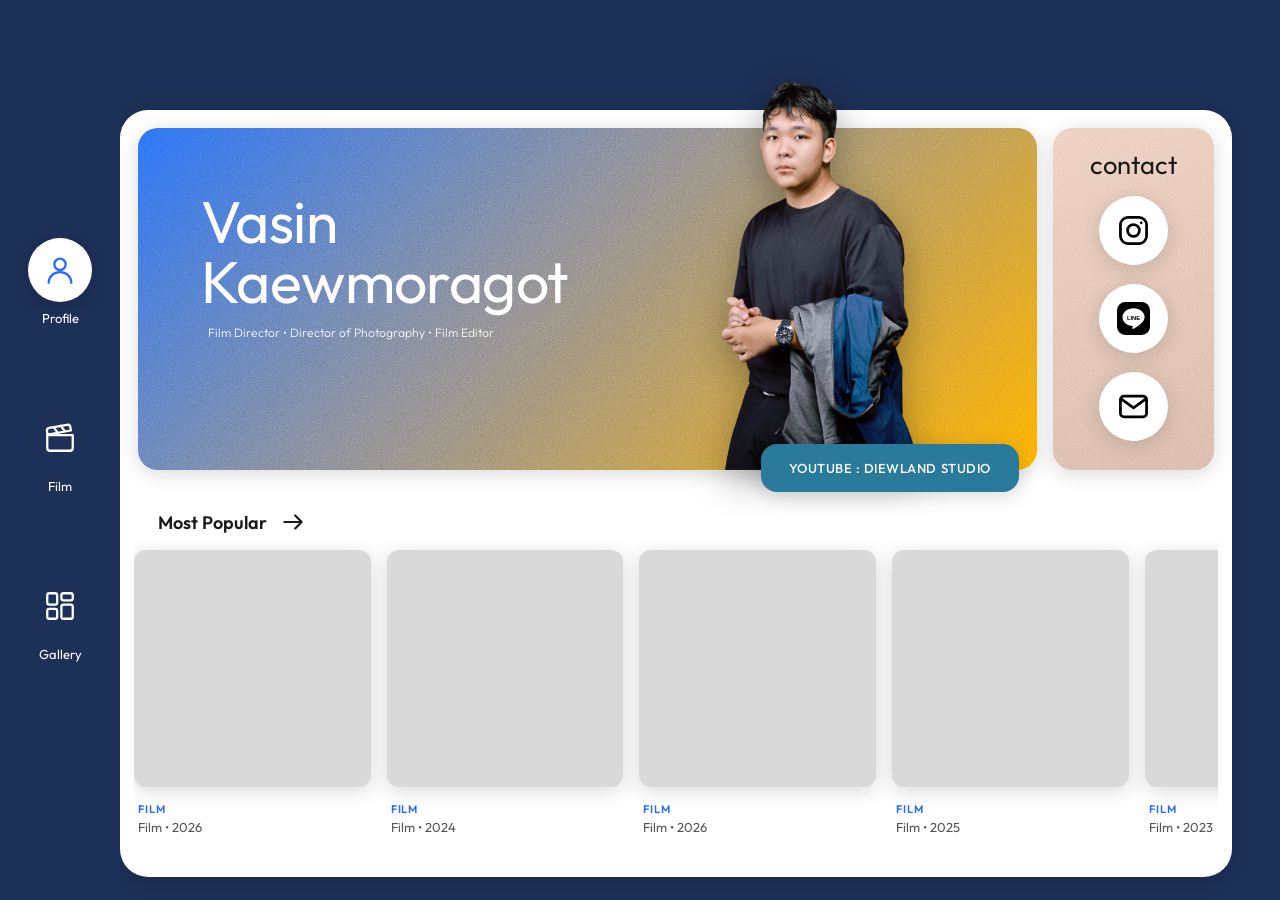
==== site/index.html @ 0c1d0cf8 "Reorganize project: site/, api/, design/ folders - site/: everything deployed (html, css/, js/, asse" ====
<!DOCTYPE html>
<html lang="th">
<head>
  <meta charset="UTF-8" />
  <meta name="viewport" content="width=device-width, initial-scale=1.0" />
  <title>Vasin Kaewmoragot — Portfolio</title>
  <meta name="description" content="Vasin Kaewmoragot — Film Director, Director of Photography, Film Editor" />
  <link rel="preconnect" href="https://fonts.googleapis.com" />
  <link rel="preconnect" href="https://fonts.gstatic.com" crossorigin />
  <link href="https://fonts.googleapis.com/css2?family=Outfit:wght@300;400;500;600;700&display=swap" rel="stylesheet" />
  <link rel="stylesheet" href="css/style.css" />
</head>
<body>

  <!-- ============ NAVIGATION ============ -->
  <nav class="nav" aria-label="Main navigation">
    <ul class="nav__list">
      <li>
        <a href="#profile" class="nav__item is-active" data-target="profile" aria-current="page">
          <span class="nav__icon">
            <svg viewBox="0 0 24 24" fill="none" stroke="currentColor" stroke-width="1.6" stroke-linecap="round" stroke-linejoin="round" aria-hidden="true">
              <circle cx="12" cy="8" r="4" />
              <path d="M4 21c0-4.4 3.6-7.5 8-7.5s8 3.1 8 7.5" />
            </svg>
          </span>
          <span class="nav__label">Profile</span>
        </a>
      </li>
      <li>
        <a href="#film" class="nav__item" data-target="film">
          <span class="nav__icon">
            <svg viewBox="0 0 24 24" fill="none" stroke="currentColor" stroke-width="1.6" stroke-linecap="round" stroke-linejoin="round" aria-hidden="true">
              <path d="M3 10h18v9a2 2 0 0 1-2 2H5a2 2 0 0 1-2-2v-9Z" />
              <path d="m3.2 9.6-.4-2.4a2 2 0 0 1 1.6-2.3L17 2.7a2 2 0 0 1 2.3 1.6l.4 2.4L3.2 9.6Z" />
              <path d="m7.5 4.3 2.6 3.6M12.6 3.4l2.6 3.6" />
            </svg>
          </span>
          <span class="nav__label">Film</span>
        </a>
      </li>
      <li>
        <a href="#gallery" class="nav__item" data-target="gallery">
          <span class="nav__icon">
            <svg viewBox="0 0 24 24" fill="none" stroke="currentColor" stroke-width="1.6" stroke-linejoin="round" aria-hidden="true">
              <rect x="3" y="3" width="7" height="8" rx="1.5" />
              <rect x="13" y="3" width="8" height="5" rx="1.5" />
              <rect x="3" y="14" width="7" height="7" rx="1.5" />
              <rect x="13" y="11" width="8" height="10" rx="1.5" />
            </svg>
          </span>
          <span class="nav__label">Gallery</span>
        </a>
      </li>
    </ul>
  </nav>

  <!-- ============ STAGE (Flashcard sections) ============ -->
  <main class="stage">

    <!-- ---------- SECTION 1: PROFILE ---------- -->
    <section id="profile" class="page page--profile is-active" aria-label="Profile">
      <div class="page__card">
        <div class="profile__top">
          <div class="profile__hero">
            <div class="banner noise">
              <div class="banner__text">
                <h1 class="banner__name">Vasin<br />Kaewmoragot</h1>
                <p class="banner__roles">Film Director • Director of Photography • Film Editor</p>
              </div>
            </div>

            <!-- รูปโปรไฟล์ (PNG พื้นหลังโปร่งใส) — วางไฟล์จริงที่ assets/images/profile.png -->
            <figure class="profile__photo">
              <img src="assets/images/profile.png" alt="Vasin Kaewmoragot" data-fallback />
            </figure>
            <a href="https://www.youtube.com/@DIEWLAND_STUDIO" class="btn btn--profile" target="_blank" rel="noopener">YOUTUBE : DIEWLAND STUDIO</a>
          </div>

          <aside class="contact noise">
            <h2 class="contact__title">contact</h2>
            <ul class="contact__list">
              <li>
                <a class="contact__item" aria-label="Instagram: v.k_dl" title="Instagram: v.k_dl" href="https://www.instagram.com/v.k_dl" target="_blank" rel="noopener">
                  <span class="contact__icon"><img src="assets/icons/instagram.svg" alt="Instagram" /></span>
                </a>
              </li>
              <li>
                <a class="contact__item" aria-label="LINE: diewlandstudio" title="LINE: diewlandstudio" href="https://line.me/ti/p/~diewlandstudio" target="_blank" rel="noopener">
                  <span class="contact__icon"><img src="assets/icons/line.svg" alt="LINE" /></span>
                </a>
              </li>
              <li>
                <a class="contact__item" aria-label="Email: vasink2006@gmail.com" title="vasink2006@gmail.com" href="mailto:vasink2006@gmail.com">
                  <span class="contact__icon"><img src="assets/icons/mail.svg" alt="Email" /></span>
                </a>
              </li>
            </ul>
          </aside>
        </div>

        <!-- Recommend — แก้ไขได้ที่หน้า admin (แท็บ Recommend) -->
        <section class="recommend" id="recommend" aria-labelledby="recHeading" hidden>
          <div class="row-head"><h3 id="recHeading">Recommend</h3></div>
          <div class="rec-list" id="recList"></div>
        </section>

        <template id="recCardTemplate">
          <article class="rec-card">
            <button class="rec-card__media ph" data-el="media" type="button">
              <img data-el="img" alt="" />
              <span class="rec-card__play" data-el="play" aria-hidden="true">
                <svg viewBox="0 0 24 24"><path d="M8 5v14l11-7L8 5Z" fill="currentColor" /></svg>
              </span>
              <span class="card__count" data-el="count" hidden></span>
            </button>
            <div class="rec-card__body">
              <span class="card__tag" data-el="tag"></span>
              <h4 class="rec-card__title" data-el="title"></h4>
              <time class="rec-card__date" data-el="date"></time>
              <p class="rec-card__desc" data-el="desc"></p>
              <button class="btn btn--watch rec-card__btn" data-el="watch" type="button">
                <svg viewBox="0 0 24 24" fill="none" stroke="currentColor" stroke-width="2" aria-hidden="true">
                  <circle cx="12" cy="12" r="10" /><path d="M10 8.5v7l6-3.5-6-3.5Z" fill="currentColor" />
                </svg>
                WATCH NOW!
              </button>
              <button class="btn btn--rec" data-el="album" type="button"></button>
            </div>
          </article>
        </template>

        <div class="row-head">
          <h3>Most Popular</h3>
          <button class="row-head__shuffle" id="shuffleBtn" type="button" aria-label="Shuffle most popular">
            <svg viewBox="0 0 24 24" fill="none" stroke="currentColor" stroke-width="2" stroke-linecap="round" stroke-linejoin="round" aria-hidden="true"><path d="M4 12h16M14 6l6 6-6 6" /></svg>
          </button>
        </div>
        <div class="card-row" id="popularRow"><!-- JS renders random cards --></div>
      </div>
    </section>

    <!-- ---------- SECTION 2: FILM ---------- -->
    <section id="film" class="page page--film" aria-label="Film">
      <div class="film">
        <div class="film__bg" id="filmBg"></div>
        <div class="film__panel" aria-hidden="true"></div>

        <div class="film__left film__fade">
          <p class="film__year" id="filmYear"></p>
          <h2 class="film__title" id="filmTitle"></h2>
          <p class="film__tagline" id="filmTagline"></p>
          <button class="btn btn--watch" id="watchBtn" type="button">
            <svg viewBox="0 0 24 24" fill="none" stroke="currentColor" stroke-width="2" aria-hidden="true">
              <circle cx="12" cy="12" r="10" /><path d="M10 8.5v7l6-3.5-6-3.5Z" fill="currentColor" />
            </svg>
            WATCH NOW!
          </button>
        </div>

        <img class="film__person film__fade" id="filmPerson" alt="" data-fallback />

        <div class="film__right">
          <div class="film__arrows">
            <button class="arrow-btn" id="filmPrev" type="button" aria-label="Previous film">
              <svg viewBox="0 0 24 24" fill="none" stroke="currentColor" stroke-width="2.2" stroke-linecap="round" stroke-linejoin="round"><path d="M20 12H4M10 6l-6 6 6 6" /></svg>
            </button>
            <button class="arrow-btn" id="filmNext" type="button" aria-label="Next film">
              <svg viewBox="0 0 24 24" fill="none" stroke="currentColor" stroke-width="2.2" stroke-linecap="round" stroke-linejoin="round"><path d="M4 12h16M14 6l6 6-6 6" /></svg>
            </button>
          </div>
          <div class="film__info film__fade">
            <button class="film__thumb" id="filmThumb" type="button" aria-label="Play trailer">
              <img id="filmThumbImg" alt="" />
              <span class="film__thumb-play" aria-hidden="true">
                <svg viewBox="0 0 24 24"><path d="M8 5v14l11-7L8 5Z" fill="currentColor" /></svg>
              </span>
            </button>
            <p class="film__desc" id="filmDesc"></p>
            <p class="film__credit" id="filmCredit"></p>
          </div>
          <div class="film__dots" id="filmDots"></div>
        </div>
      </div>
    </section>

    <!-- ---------- SECTION 3: GALLERY ---------- -->
    <section id="gallery" class="page page--gallery" aria-label="Gallery">
      <div class="page__card">
        <div class="gallery__head">
          <div class="banner banner--gallery noise">
            <h2 class="gallery__title">Gallery<br />2023-NOW</h2>
            <ul class="gallery__gear">
              <li>Olympus OM-D E-M10 Mark I</li>
              <li>Olympus OM D E-M5 Mark II</li>
              <li>Sony a7C II</li>
            </ul>
          </div>
          <!-- รูปกล้อง (PNG พื้นหลังโปร่งใส) — วางไฟล์จริงที่ assets/images/camera.png -->
          <img class="gallery__camera" src="assets/images/camera.png" alt="Sony a7C II camera" data-fallback />
        </div>
        <div id="galleryYears"><!-- JS renders year rows --></div>
      </div>
    </section>
  </main>

  <!-- ============ MODALS ============ -->
  <div class="modal" id="lightbox" role="dialog" aria-modal="true" aria-label="Image viewer" hidden>
    <button class="modal__close" type="button" aria-label="Close">&times;</button>
    <figure class="modal__content lightbox">
      <div class="lightbox__stage">
        <button class="lightbox__nav lightbox__nav--prev" id="lightboxPrev" type="button" aria-label="Previous photo">
          <svg viewBox="0 0 24 24" fill="none" stroke="currentColor" stroke-width="2.2" stroke-linecap="round" stroke-linejoin="round"><path d="M15 5l-7 7 7 7" /></svg>
        </button>
        <img id="lightboxImg" alt="" />
        <button class="lightbox__nav lightbox__nav--next" id="lightboxNext" type="button" aria-label="Next photo">
          <svg viewBox="0 0 24 24" fill="none" stroke="currentColor" stroke-width="2.2" stroke-linecap="round" stroke-linejoin="round"><path d="M9 5l7 7-7 7" /></svg>
        </button>
      </div>
      <figcaption class="lightbox__info">
        <strong id="lightboxTitle"></strong>
        <span id="lightboxMeta"></span>
        <span class="lightbox__count" id="lightboxCount"></span>
      </figcaption>
      <div class="lightbox__thumbs" id="lightboxThumbs"></div>
    </figure>
  </div>

  <div class="modal" id="videoModal" role="dialog" aria-modal="true" aria-label="Video player" hidden>
    <button class="modal__close" type="button" aria-label="Close">&times;</button>
    <div class="modal__content video">
      <!-- YouTube ต้องได้รับ Referer ไม่งั้นขึ้น Error 153 -->
      <iframe id="videoFrame" title="Film trailer" referrerpolicy="strict-origin-when-cross-origin" allow="accelerometer; autoplay; clipboard-write; encrypted-media; gyroscope; picture-in-picture; web-share" allowfullscreen></iframe>
    </div>
    <a class="video__external" id="videoExternal" href="#" target="_blank" rel="noopener">เล่นไม่ได้? ดูบน YouTube ↗</a>
  </div>

  <script src="js/data.js"></script>
  <script src="js/main.js"></script>
</body>
</html>
---- site/css/style.css ----
/* =========================================================
   Vasin Kaewmoragot — Portfolio
   Design tokens: design_specification.md
   ========================================================= */

:root {
  /* Colors */
  --bg-main: #1D3057;
  --banner-gradient: linear-gradient(135deg, #296BF8 0%, #FFAA00 100%);
  --bg-contact: #ECCDBC;
  --bg-card: #FFFFFF;
  --bg-card-placeholder: #D9D9D9;
  --text-dark: #1A1A1A;
  --text-light: #FFFFFF;
  --accent: #296BF8;
  --btn-profile: #2A7A9B;
  --film-panel: rgba(214, 216, 222, 0.82);

  /* Effects */
  --shadow-default: 0 4px 20px rgba(0, 0, 0, 0.15);
  --shadow-hover: 0 12px 30px rgba(0, 0, 0, 0.3);
  --transition: all 0.3s cubic-bezier(0.25, 0.8, 0.25, 1);
  --ease-card: cubic-bezier(0.22, 1, 0.36, 1);

  /* Shape */
  --radius-lg: 28px;
  --radius-md: 20px;
  --radius-sm: 12px;

  /* Layout */
  --nav-size: 120px;
  --page-pad-top: 110px;
  --page-pad-side: 48px;

  /* Figma "Noise" — SVG fractal noise (data URI) */
  --noise: url("data:image/svg+xml,%3Csvg xmlns='http://www.w3.org/2000/svg' width='220' height='220'%3E%3Cfilter id='n'%3E%3CfeTurbulence type='fractalNoise' baseFrequency='0.85' numOctaves='3' stitchTiles='stitch'/%3E%3CfeColorMatrix type='saturate' values='0'/%3E%3C/filter%3E%3Crect width='100%25' height='100%25' filter='url(%23n)'/%3E%3C/svg%3E");
}

*,
*::before,
*::after { box-sizing: border-box; }

html, body { height: 100%; }

body {
  margin: 0;
  font-family: "Outfit", system-ui, -apple-system, "Segoe UI", sans-serif;
  background: var(--bg-main);
  color: var(--text-dark);
  overflow: hidden;
  -webkit-font-smoothing: antialiased;
}

img { display: block; max-width: 100%; }
a { color: inherit; text-decoration: none; }
button { font: inherit; color: inherit; border: 0; background: none; cursor: pointer; padding: 0; }
ul { list-style: none; margin: 0; padding: 0; }
h1, h2, h3, p, figure { margin: 0; }

:focus-visible { outline: 3px solid #FFAA00; outline-offset: 3px; }

/* ---------- Noise overlay ---------- */
.noise { position: relative; isolation: isolate; }
.noise::after {
  content: "";
  position: absolute;
  inset: 0;
  border-radius: inherit;
  background-image: var(--noise);
  background-size: 220px 220px;
  mix-blend-mode: overlay;
  opacity: 0.55;
  pointer-events: none;
  z-index: 0;
}
.noise > * { position: relative; z-index: 1; }

/* ---------- Image placeholder ---------- */
.ph {
  background-color: var(--bg-card-placeholder);
  overflow: hidden;
}
.ph img {
  width: 100%;
  height: 100%;
  object-fit: cover;
  opacity: 0;
  transition: opacity 0.5s ease;
}
.ph img.is-loaded { opacity: 1; }

/* =========================================================
   NAVIGATION
   ========================================================= */
.nav {
  position: fixed;
  inset: 0 auto 0 0;
  width: var(--nav-size);
  display: flex;
  align-items: center;
  justify-content: center;
  z-index: 50;
}
.nav__list {
  display: flex;
  flex-direction: column;
  gap: clamp(36px, 9vh, 80px);
}
.nav__item {
  display: flex;
  flex-direction: column;
  align-items: center;
  gap: 8px;
  color: var(--text-light);
  font-size: 13px;
  font-weight: 400;
}
.nav__icon {
  display: grid;
  place-items: center;
  width: 64px;
  height: 64px;
  border-radius: 50%;
  transition: var(--transition);
}
.nav__icon svg { width: 34px; height: 34px; }
.nav__item:hover .nav__icon {
  transform: translateY(-5px);
  background: rgba(255, 255, 255, 0.12);
  box-shadow: var(--shadow-hover);
}
.nav__item.is-active .nav__icon {
  background: var(--bg-card);
  color: var(--accent);
  box-shadow: var(--shadow-default);
}
.nav__item.is-active:hover .nav__icon {
  background: var(--bg-card);
  box-shadow: var(--shadow-hover);
}

/* =========================================================
   STAGE + FLASHCARD TRANSITION
   ========================================================= */
.stage {
  position: fixed;
  inset: 0 0 0 var(--nav-size);
  overflow: hidden;
  overflow: clip; /* กัน browser เลื่อน stage เองตอนเปิดลิงก์ #hash */
}

.page {
  position: absolute;
  inset: 0;
  background: var(--bg-main);
  overflow-x: hidden;
  overflow-y: auto;
  padding: var(--page-pad-top) var(--page-pad-side) 40px 0;
  visibility: hidden;
  transform: translateY(100%);
  z-index: 1;
  scrollbar-width: thin;
  scrollbar-color: rgba(255, 255, 255, 0.25) transparent;
}
.page.is-active {
  visibility: visible;
  transform: none;
  z-index: 2;
}
/* หน้าใหม่ลอยขึ้นจากด้านล่างทับหน้าเก่า */
.page.is-entering {
  visibility: visible;
  z-index: 3;
  box-shadow: 0 -30px 60px rgba(0, 0, 0, 0.35);
  animation: flashcardIn 0.75s var(--ease-card) forwards;
}
/* หน้าเก่าถอยลึกลงไปเล็กน้อย */
.page.is-leaving {
  visibility: visible;
  transform: none;
  z-index: 2;
  animation: flashcardOut 0.75s var(--ease-card) forwards;
}

@keyframes flashcardIn {
  from { transform: translateY(100%); border-radius: 40px 40px 0 0; }
  to   { transform: translateY(0);    border-radius: 0; }
}
@keyframes flashcardOut {
  from { transform: scale(1);    filter: brightness(1); }
  to   { transform: scale(0.94); filter: brightness(0.55); }
}

.page__card {
  position: relative;
  min-height: 100%;
  background: var(--bg-card);
  border-radius: var(--radius-lg);
  padding: 18px 18px 22px;
  box-shadow: var(--shadow-default);
}

/* ---------- Common bits ---------- */
.btn {
  display: inline-flex;
  align-items: center;
  justify-content: center;
  gap: 10px;
  font-weight: 500;
  letter-spacing: 0.04em;
  box-shadow: var(--shadow-default);
  transition: var(--transition);
}
.btn:hover {
  transform: translateY(-5px);
  box-shadow: var(--shadow-hover);
}

.row-head {
  display: flex;
  align-items: center;
  gap: 10px;
  margin: 28px 0 12px 20px;
}
.row-head h3 {
  font-size: 18px;
  font-weight: 600;
}
.row-head__shuffle,
.row-head__arrow {
  display: grid;
  place-items: center;
  width: 32px;
  height: 32px;
  border-radius: 50%;
  transition: var(--transition);
}
.row-head__shuffle svg,
.row-head__arrow svg { width: 26px; height: 26px; }
.row-head__shuffle:hover,
.row-head__arrow:hover {
  transform: translateY(-5px);
  box-shadow: var(--shadow-hover);
  background: var(--bg-card);
}

/* Horizontal scroll row (Most Popular / Gallery years) */
.card-row {
  display: flex;
  gap: 16px;
  overflow-x: auto;
  scroll-snap-type: x mandatory;
  padding: 10px 4px 16px;
  margin: -10px -4px 0;
  scrollbar-width: thin;
  scrollbar-color: #c9c9c9 transparent;
}

.card {
  flex: 0 0 clamp(170px, 22%, 300px);
  scroll-snap-align: start;
  text-align: left;
  border-radius: var(--radius-sm);
  background: var(--bg-card);
  transition: var(--transition);
}
.card__media {
  aspect-ratio: 1 / 1;
  border-radius: var(--radius-sm);
  box-shadow: var(--shadow-default);
  transition: var(--transition);
}
.card__body { padding: 10px 4px 4px; }
.card__tag {
  display: inline-block;
  font-size: 11px;
  font-weight: 600;
  letter-spacing: 0.08em;
  text-transform: uppercase;
  color: var(--accent);
}
.card__title {
  font-size: 15px;
  font-weight: 600;
  margin-top: 2px;
}
.card__desc {
  font-size: 13px;
  color: #555;
  margin-top: 2px;
  display: -webkit-box;
  -webkit-line-clamp: 2;
  -webkit-box-orient: vertical;
  overflow: hidden;
}
.card:hover { transform: translateY(-5px); }
.card:hover .card__media { box-shadow: var(--shadow-hover); }

/* =========================================================
   SECTION 1 — PROFILE
   ========================================================= */
.profile__top {
  display: grid;
  grid-template-columns: minmax(0, 1fr) clamp(120px, 15%, 190px);
  align-items: stretch; /* Banner กับ Contact สูงเท่ากันเสมอ */
  gap: 16px;
}
.profile__hero { position: relative; display: flex; }

.banner {
  background: var(--banner-gradient);
  border-radius: var(--radius-md);
  box-shadow: var(--shadow-default);
  color: var(--text-light);
}
.profile__hero .banner {
  flex: 1;
  min-height: clamp(300px, 38vh, 380px);
  display: flex;
  align-items: flex-start;
  padding: clamp(40px, 7vh, 64px) clamp(24px, 7%, 80px);
}
.banner__text { max-width: 58%; }
.banner__name {
  font-size: clamp(40px, 4.6vw, 68px);
  font-weight: 400;
  line-height: 1.02;
  letter-spacing: -0.01em;
}
.banner__roles {
  margin-top: 14px;
  font-size: clamp(11px, 0.95vw, 14px);
  font-weight: 300;
  padding-left: 0.6em;
  opacity: 0.95;
}

/* รูปโปรไฟล์ยื่นพ้นขอบบนการ์ด --photo-pop px (page-pad-top เผื่อที่ไว้แล้ว) */
.profile__photo {
  --photo-pop: 64px;
  position: absolute;
  right: 4%;
  bottom: 0;
  height: calc(100% + var(--photo-pop));
  width: 40%;
  z-index: 2;
  pointer-events: none;
  display: flex;
  align-items: flex-end;
  justify-content: center;
}
/* ย่อรูปให้อยู่ในกรอบทั้งกว้างและสูง — ไม่ล้นออกด้านข้าง */
.profile__photo img {
  max-height: 100%;
  max-width: 100%;
  width: auto;
  height: auto;
  object-fit: contain;
  object-position: bottom;
  filter: drop-shadow(0 10px 18px rgba(0, 0, 0, 0.3));
}
.img-missing img { display: none; }
.profile__photo.img-missing {
  height: 100%;
}
.profile__photo.img-missing::before {
  content: "assets/images/profile.png";
  display: grid;
  place-items: center;
  width: 80%;
  height: 92%;
  border-radius: 140px 140px var(--radius-md) var(--radius-md);
  background: rgba(217, 217, 217, 0.55);
  border: 2px dashed rgba(255, 255, 255, 0.7);
  color: rgba(255, 255, 255, 0.9);
  font-size: 12px;
  text-align: center;
  padding: 0 8px;
}

.btn--profile {
  position: absolute;
  right: 2%;
  bottom: -22px;
  height: 48px;
  padding: 0 28px;
  border-radius: 16px;
  background: var(--btn-profile);
  color: var(--text-light);
  font-size: 13px;
  white-space: nowrap;
  z-index: 3;
}

.contact {
  background-color: var(--bg-contact);
  background-image: linear-gradient(160deg, rgba(255, 255, 255, 0) 0%, rgba(120, 80, 60, 0.18) 100%);
  border-radius: var(--radius-md);
  box-shadow: var(--shadow-default);
  padding: 20px 12px 24px;
  display: flex;
  flex-direction: column;
  align-items: center;
}
.contact__title {
  font-size: clamp(22px, 2vw, 30px);
  font-weight: 400;
  margin-bottom: 10px;
}
.contact__list {
  display: flex;
  flex-direction: column;
  align-items: center;
  justify-content: space-evenly;
  flex: 1;
  gap: 14px;
}
.contact__item { display: block; border-radius: 50%; }
.contact__icon {
  flex: 0 0 auto;
  display: grid;
  place-items: center;
  width: clamp(56px, 5.4vw, 76px);
  height: clamp(56px, 5.4vw, 76px);
  border-radius: 50%;
  background: var(--bg-card);
  box-shadow: var(--shadow-default);
  transition: var(--transition);
}
.contact__icon img { width: 48%; height: 48%; }
.contact__item:hover .contact__icon {
  transform: translateY(-5px);
  box-shadow: var(--shadow-hover);
}

.page--profile .row-head { margin-top: 36px; }

/* =========================================================
   SECTION 2 — FILM
   ========================================================= */
.page--film {
  padding: 30px 0 30px 0;
}
.film {
  position: relative;
  min-height: 100%;
  height: 100%;
  min-height: 560px;
  color: var(--text-light);
}
.film__bg {
  position: absolute;
  inset: 0;
  border-radius: var(--radius-lg) 0 0 var(--radius-lg);
  background-color: #2b3b2f;
  background-size: cover;
  background-position: center;
  box-shadow: var(--shadow-default);
  overflow: hidden;
  transition: background-image 0.6s ease;
}
/* ไล่เงาเข้มด้านซ้าย-บน ให้ชื่อเรื่องอ่านออกทุกพื้นหลัง */
.film__bg::after {
  content: "";
  position: absolute;
  inset: 0;
  background:
    linear-gradient(180deg, rgba(10, 16, 32, 0.55) 0%, rgba(10, 16, 32, 0) 55%),
    linear-gradient(90deg, rgba(10, 16, 32, 0.85) 0%, rgba(10, 16, 32, 0.55) 40%, rgba(10, 16, 32, 0.15) 75%);
}
.film__panel {
  position: absolute;
  inset: 0 0 0 auto;
  width: 56%;
  background: var(--film-panel);
  backdrop-filter: blur(3px);
  -webkit-backdrop-filter: blur(3px);
  clip-path: polygon(42% 0, 100% 0, 100% 100%, 0 100%);
}

.film__left {
  position: absolute;
  top: 9%;
  left: 7%;
  z-index: 2;
  max-width: 48%;
  text-shadow: 0 2px 18px rgba(0, 0, 0, 0.55), 0 1px 3px rgba(0, 0, 0, 0.45);
}
.film__left .btn--watch { text-shadow: none; }
.film__year {
  font-size: clamp(22px, 2.2vw, 32px);
  font-weight: 300;
  padding-left: 0.2em;
}
.film__title {
  font-size: clamp(44px, 6vw, 92px);
  overflow-wrap: break-word;
  font-weight: 400;
  line-height: 1;
  letter-spacing: 0.01em;
  text-transform: uppercase;
}
.film__tagline {
  margin-top: 16px;
  font-size: 13px;
  font-weight: 300;
  padding-left: 0.2em;
}
.btn--watch {
  margin-top: clamp(28px, 5vh, 52px);
  padding: 10px 18px 10px 12px;
  border-radius: 8px;
  background: var(--bg-card);
  color: var(--accent);
  font-size: 20px;
  font-weight: 500;
  letter-spacing: 0.02em;
}
.btn--watch svg { width: 30px; height: 30px; }

.film__person {
  position: absolute;
  left: 45%;
  bottom: -30px;
  height: 90%;
  width: auto;
  max-width: none;
  transform: translateX(-50%);
  z-index: 3;
  pointer-events: none;
  filter: drop-shadow(0 10px 30px rgba(0, 0, 0, 0.35));
}
.film__person.img-missing { display: none; }

.film__right {
  position: absolute;
  top: 0;
  right: 0;
  bottom: 0;
  width: 36%;
  padding: clamp(28px, 5vh, 48px) clamp(20px, 4%, 64px) 32px 24px;
  display: flex;
  flex-direction: column;
  color: var(--text-dark);
  z-index: 2;
}
.film__arrows {
  display: flex;
  justify-content: flex-end;
  gap: 24px;
  margin-bottom: clamp(24px, 6vh, 64px);
}
.arrow-btn {
  display: grid;
  place-items: center;
  width: 58px;
  height: 58px;
  border-radius: 50%;
  background: var(--bg-card);
  color: var(--text-dark);
  box-shadow: var(--shadow-default);
  transition: var(--transition);
}
.arrow-btn svg { width: 28px; height: 28px; }
.arrow-btn:hover {
  transform: translateY(-5px);
  box-shadow: var(--shadow-hover);
}
.arrow-btn:active { transform: translateY(-2px) scale(0.96); }

.film__thumb {
  position: relative;
  display: block;
  width: min(100%, 300px);
  aspect-ratio: 16 / 9;
  border-radius: 8px;
  overflow: hidden;
  background: #111;
  box-shadow: var(--shadow-default);
  transition: var(--transition);
}
.film__thumb img { width: 100%; height: 100%; object-fit: cover; }
.film__thumb-play {
  position: absolute;
  inset: 0;
  display: grid;
  place-items: center;
  color: #fff;
  background: rgba(0, 0, 0, 0.25);
  opacity: 0;
  transition: var(--transition);
}
.film__thumb-play svg { width: 44px; height: 44px; filter: drop-shadow(0 2px 8px rgba(0, 0, 0, 0.5)); }
.film__thumb:hover {
  transform: translateY(-5px);
  box-shadow: var(--shadow-hover);
}
.film__thumb:hover .film__thumb-play { opacity: 1; }

.film__desc {
  margin-top: 26px;
  font-size: 13.5px;
  line-height: 1.6;
  letter-spacing: 0.03em;
  max-width: 300px;
}
.film__credit {
  margin-top: 24px;
  font-size: 13px;
  font-weight: 500;
}
.film__dots {
  display: flex;
  gap: 8px;
  margin-top: auto;
  padding-top: 20px;
}
.film__dots button {
  width: 8px;
  height: 8px;
  border-radius: 99px;
  background: rgba(26, 26, 26, 0.3);
  transition: var(--transition);
}
.film__dots button.is-active {
  width: 26px;
  background: var(--accent);
}

/* Slider change animation */
.film__fade { transition: opacity 0.35s ease, transform 0.35s ease; }
.film.is-changing-next .film__fade { opacity: 0; transform: translateX(-24px); }
.film.is-changing-prev .film__fade { opacity: 0; transform: translateX(24px); }
.film.is-changing-next .film__person,
.film.is-changing-prev .film__person { transform: translateX(-50%) translateY(20px); }

/* =========================================================
   SECTION 3 — GALLERY
   ========================================================= */
.gallery__head { position: relative; }
.banner--gallery {
  min-height: clamp(150px, 19vh, 190px);
  display: flex;
  align-items: center;
  justify-content: space-between;
  gap: 24px;
  padding: 24px clamp(24px, 4%, 48px) 24px 45%;
}
.gallery__title {
  font-size: clamp(36px, 4.2vw, 62px);
  font-weight: 400;
  line-height: 1.05;
}
.gallery__gear {
  font-size: 13px;
  font-weight: 300;
  line-height: 1.9;
}
.gallery__gear li::before { content: "•"; margin-right: 6px; }

.gallery__camera {
  position: absolute;
  left: 2%;
  bottom: 0;
  width: 36%;
  max-width: 380px;
  height: auto;
  z-index: 2;
  filter: drop-shadow(0 14px 22px rgba(0, 0, 0, 0.35));
  transition: var(--transition);
}
.gallery__camera:hover { transform: translateY(-5px) rotate(-2deg); }
.gallery__camera.img-missing { display: none; }

.year-block .row-head { margin: 14px 0 10px 16px; }
.year-block .row-head h3 { font-size: 18px; font-weight: 700; }
.year-block .card { flex-basis: clamp(150px, 18.5%, 260px); }

/* =========================================================
   MODALS (Lightbox + Video)
   ========================================================= */
.modal {
  position: fixed;
  inset: 0;
  z-index: 100;
  display: grid;
  place-items: center;
  padding: 64px 24px 24px;
  background: rgba(0, 0, 0, 0.8);
  opacity: 0;
  transition: opacity 0.3s ease;
}
.modal[hidden] { display: none; }
.modal.is-open { opacity: 1; }

.modal__content {
  transform: scale(0.95);
  transition: transform 0.35s cubic-bezier(0.25, 0.8, 0.25, 1);
}
.modal.is-open .modal__content { transform: scale(1); }

.modal__close {
  position: absolute;
  top: 18px;
  right: 22px;
  width: 48px;
  height: 48px;
  border-radius: 50%;
  background: rgba(255, 255, 255, 0.12);
  color: #fff;
  font-size: 32px;
  line-height: 1;
  transition: var(--transition);
}
.modal__close:hover {
  transform: translateY(-5px);
  background: rgba(255, 255, 255, 0.25);
  box-shadow: var(--shadow-hover);
}

.lightbox {
  display: flex;
  flex-direction: column;
  align-items: center;
  gap: 12px;
  width: min(92vw, 1100px);
  max-height: 100%;
}
.lightbox__stage {
  position: relative;
  display: flex;
  align-items: center;
  justify-content: center;
  width: 100%;
  min-height: 0;
}
#lightboxImg {
  max-width: 100%;
  max-height: calc(100vh - 190px);
  max-height: calc(100dvh - 190px);
  border-radius: var(--radius-sm);
  box-shadow: var(--shadow-hover);
  background: var(--bg-card-placeholder);
  object-fit: contain;
  user-select: none;
}
.is-album #lightboxImg {
  max-height: calc(100vh - 270px);
  max-height: calc(100dvh - 270px);
}
.lightbox__nav {
  position: absolute;
  top: 50%;
  display: none;
  place-items: center;
  width: 48px;
  height: 48px;
  margin-top: -24px;
  border-radius: 50%;
  background: rgba(255, 255, 255, 0.92);
  color: var(--text-dark);
  box-shadow: var(--shadow-default);
  transition: var(--transition);
  z-index: 1;
}
.lightbox__nav svg { width: 24px; height: 24px; }
.lightbox__nav--prev { left: 8px; }
.lightbox__nav--next { right: 8px; }
.lightbox__nav:hover { transform: translateY(-5px); box-shadow: var(--shadow-hover); }
.is-album .lightbox__nav { display: grid; }

.lightbox__info {
  display: flex;
  flex-wrap: wrap;
  align-items: baseline;
  justify-content: center;
  gap: 4px 12px;
  color: #fff;
  text-align: center;
  font-size: 14px;
  max-width: 100%;
}
.lightbox__info strong { font-size: 17px; font-weight: 600; }
.lightbox__info strong:empty { display: none; }
.lightbox__info span { color: rgba(255, 255, 255, 0.7); }
.lightbox__count {
  padding: 2px 10px;
  border-radius: 99px;
  background: rgba(255, 255, 255, 0.14);
}
.lightbox__count:empty { display: none; }

.lightbox__thumbs {
  display: flex;
  gap: 8px;
  max-width: 100%;
  overflow-x: auto;
  padding: 4px 2px;
  scrollbar-width: thin;
  scrollbar-color: rgba(255, 255, 255, 0.3) transparent;
}
.lightbox__thumbs:empty { display: none; }
.lightbox__thumb {
  flex: 0 0 auto;
  width: 64px;
  height: 64px;
  border-radius: 8px;
  overflow: hidden;
  opacity: 0.5;
  outline: 2px solid transparent;
  outline-offset: 2px;
  transition: var(--transition);
}
.lightbox__thumb img { width: 100%; height: 100%; object-fit: cover; }
.lightbox__thumb:hover { opacity: 0.85; transform: translateY(-3px); }
.lightbox__thumb.is-active { opacity: 1; outline-color: #fff; }

/* ไอคอนจำนวนรูปบนการ์ดอัลบั้ม */
.card__media { position: relative; }
.card__count {
  position: absolute;
  top: 8px;
  right: 8px;
  display: inline-flex;
  align-items: center;
  gap: 4px;
  padding: 4px 8px;
  border-radius: 99px;
  background: rgba(0, 0, 0, 0.6);
  color: #fff;
  font-size: 12px;
  font-weight: 600;
  backdrop-filter: blur(4px);
  -webkit-backdrop-filter: blur(4px);
}
.card__count svg { width: 14px; height: 14px; }

@media (max-width: 600px) {
  .lightbox { width: 100%; }
  .lightbox__nav { width: 40px; height: 40px; margin-top: -20px; }
  .lightbox__thumb { width: 52px; height: 52px; }
  .is-album #lightboxImg { max-height: calc(100dvh - 250px); }
}

.video {
  width: min(92vw, calc((100vh - 120px) * 16 / 9), 1200px);
  aspect-ratio: 16 / 9;
  border-radius: var(--radius-sm);
  overflow: hidden;
  background: #000;
  box-shadow: var(--shadow-hover);
}
.video iframe { width: 100%; height: 100%; border: 0; display: block; }

/* =========================================================
   RESPONSIVE
   ========================================================= */
@media (max-width: 1180px) {
  :root { --nav-size: 100px; --page-pad-side: 28px; }
  .profile__photo { width: 44%; }
  .film__right { width: 40%; }
  .film__panel { width: 62%; }
}

/* Tablet & Mobile — Nav ย้ายไปด้านล่าง */
@media (max-width: 860px) {
  :root { --nav-size: 0px; --page-pad-top: 96px; --page-pad-side: 14px; }

  .nav {
    inset: auto 0 0 0;
    width: auto;
    height: 76px;
    background: rgba(29, 48, 87, 0.92);
    backdrop-filter: blur(10px);
    -webkit-backdrop-filter: blur(10px);
    border-top: 1px solid rgba(255, 255, 255, 0.08);
    padding-bottom: env(safe-area-inset-bottom);
  }
  .nav__list {
    flex-direction: row;
    justify-content: space-around;
    width: 100%;
    max-width: 480px;
    gap: 0;
  }
  .nav__item { font-size: 11px; gap: 3px; }
  .nav__icon { width: 46px; height: 46px; }
  .nav__icon svg { width: 26px; height: 26px; }

  .stage { inset: 0 0 76px 0; }
  .page { padding: var(--page-pad-top) var(--page-pad-side) 24px; }
  .page__card { padding: 12px 12px 18px; border-radius: 22px; }

  /* Profile */
  .profile__top { grid-template-columns: 1fr; gap: 40px; }
  .profile__hero .banner {
    min-height: 340px;
    padding: 32px 24px;
  }
  .banner__text { max-width: 56%; }
  .banner__name { font-size: clamp(24px, 6.4vw, 52px); }
  .banner__roles { line-height: 1.5; padding-left: 0.2em; }
  .profile__photo { --photo-pop: 48px; right: 2%; width: 46%; }
  .btn--profile { right: 50%; transform: translateX(50%); padding: 0 22px; font-size: 12px; }
  .btn--profile:hover { transform: translateX(50%) translateY(-5px); }

  /* Contact เป็นแถวแนวนอน */
  .contact { flex-direction: row; justify-content: space-between; gap: 12px; padding: 14px 18px; }
  .contact__title { margin: 0; }
  .contact__list { flex: 0 1 auto; flex-direction: row; gap: clamp(10px, 4vw, 24px); }
  .card { flex-basis: 44%; }

  /* Film — stacked */
  .page--film { padding: 14px 14px 24px; }
  .film {
    height: auto;
    min-height: 100%;
    display: flex;
    flex-direction: column;
  }
  .film__bg { border-radius: 22px; }
  .film__panel { display: none; }
  .film__person { display: none; }
  .film__left {
    position: relative;
    inset: auto;
    max-width: none;
    padding: 40px 24px 32px;
  }
  .film__right {
    position: relative;
    inset: auto;
    width: auto;
    margin: auto 12px 12px;
    padding: 20px;
    border-radius: 18px;
    background: var(--film-panel);
    backdrop-filter: blur(8px);
    -webkit-backdrop-filter: blur(8px);
  }
  .film__arrows { margin-bottom: 18px; justify-content: space-between; }
  .film__thumb { width: 100%; }
  .film__desc { max-width: none; }

  /* Gallery */
  /* กล้องกำหนดด้วยความสูง แล้วเว้นที่ด้านบน Banner ให้พอดี ไม่ทับข้อความ */
  .gallery__head { --cam-h: clamp(120px, 30vw, 200px); --cam-pop: 60px; }
  .banner--gallery {
    flex-direction: column;
    align-items: flex-start;
    gap: 12px;
    padding: calc(var(--cam-h) - var(--cam-pop) + 12px) 24px 24px;
  }
  .gallery__camera {
    width: auto;
    max-width: 80%;
    height: var(--cam-h);
    object-fit: contain;
    object-position: left bottom;
    bottom: auto;
    top: calc(var(--cam-pop) * -1);
    left: 4%;
  }
  .year-block .card { flex-basis: 40%; }
}

@media (max-width: 480px) {
  .profile__hero .banner { min-height: 300px; padding: 28px 18px; }
  .contact__title { font-size: 20px; }
  .contact__icon { width: 48px; height: 48px; }
  .contact__icon img { width: 24px; height: 24px; }
  .card { flex-basis: 62%; }
  .year-block .card { flex-basis: 46%; }
  .btn--watch { font-size: 17px; }
  .arrow-btn { width: 50px; height: 50px; }
}

@media (prefers-reduced-motion: reduce) {
  .page.is-entering,
  .page.is-leaving { animation-duration: 0.01ms; }
  * { transition-duration: 0.01ms !important; }
}

.gallery__empty { padding: 32px 16px; color: #777; font-size: 14px; }

/* ลิงก์สำรองเปิดคลิปบน YouTube */
#videoModal { grid-template-rows: auto auto; align-content: center; gap: 14px; }
.video__external {
  justify-self: center;
  color: rgba(255, 255, 255, 0.8);
  font-size: 14px;
  text-decoration: underline;
  text-underline-offset: 3px;
}
.video__external:hover { color: #fff; }

/* =========================================================
   PROFILE — Recommend
   ========================================================= */
.recommend .row-head { margin-top: 36px; }
.rec-card {
  display: grid;
  grid-template-columns: minmax(0, 1.15fr) minmax(0, 1fr);
  gap: clamp(18px, 3vw, 36px);
  align-items: center;
  padding: clamp(12px, 1.6vw, 18px);
  border-radius: var(--radius-md);
  background: #F5F7FB;
  box-shadow: var(--shadow-default);
}
.rec-card__media {
  position: relative;
  display: block;
  width: 100%;
  aspect-ratio: 16 / 9;
  border-radius: var(--radius-sm);
  box-shadow: var(--shadow-default);
  transition: var(--transition);
}
.rec-card__media:hover { transform: translateY(-5px); box-shadow: var(--shadow-hover); }
.rec-card__play {
  position: absolute;
  inset: 0;
  margin: auto;
  width: 64px;
  height: 64px;
  display: grid;
  place-items: center;
  border-radius: 50%;
  background: rgba(255, 255, 255, 0.92);
  color: var(--accent);
  box-shadow: var(--shadow-hover);
  transition: var(--transition);
}
.rec-card__play svg { width: 28px; height: 28px; margin-left: 3px; }
.rec-card__media:hover .rec-card__play { transform: scale(1.08); }
.rec-card__play[hidden] { display: none; }
.rec-card__body { display: flex; flex-direction: column; align-items: flex-start; gap: 6px; min-width: 0; }
.rec-card__title {
  margin: 0;
  font-size: clamp(20px, 2vw, 28px);
  font-weight: 600;
  line-height: 1.2;
  overflow-wrap: break-word;
}
.rec-card__title:empty { display: none; }
.rec-card__date { font-size: 13px; color: #6b7280; }
.rec-card__desc {
  margin-top: 6px;
  font-size: 14px;
  line-height: 1.65;
  color: #374151;
  white-space: pre-line;
  display: -webkit-box;
  -webkit-line-clamp: 6;
  -webkit-box-orient: vertical;
  overflow: hidden;
}
.rec-card__desc:empty { display: none; }
.btn--rec {
  margin-top: 12px;
  padding: 10px 20px;
  border-radius: 12px;
  background: var(--btn-profile);
  color: var(--text-light);
  font-size: 13px;
}

@media (max-width: 860px) {
  .rec-card { grid-template-columns: 1fr; }
  .rec-card__desc { -webkit-line-clamp: 8; }
}

.card__count[hidden] { display: none; }

/* Recommend — หลายโพสต์เรียงบนลงล่าง */
.rec-list { display: flex; flex-direction: column; gap: 20px; }
.rec-card__btn { margin-top: 12px; font-size: 18px; }
.rec-card [hidden] { display: none !important; }

/* Recommend แบบโพสต์ IG — พรีวิว 1:1 */
.rec-card--post { grid-template-columns: minmax(160px, 340px) minmax(0, 1fr); }
.rec-card--post .rec-card__media { aspect-ratio: 1 / 1; }
@media (max-width: 860px) {
  .rec-card--post { grid-template-columns: 1fr; }
  .rec-card--post .rec-card__media { max-width: 420px; }
}
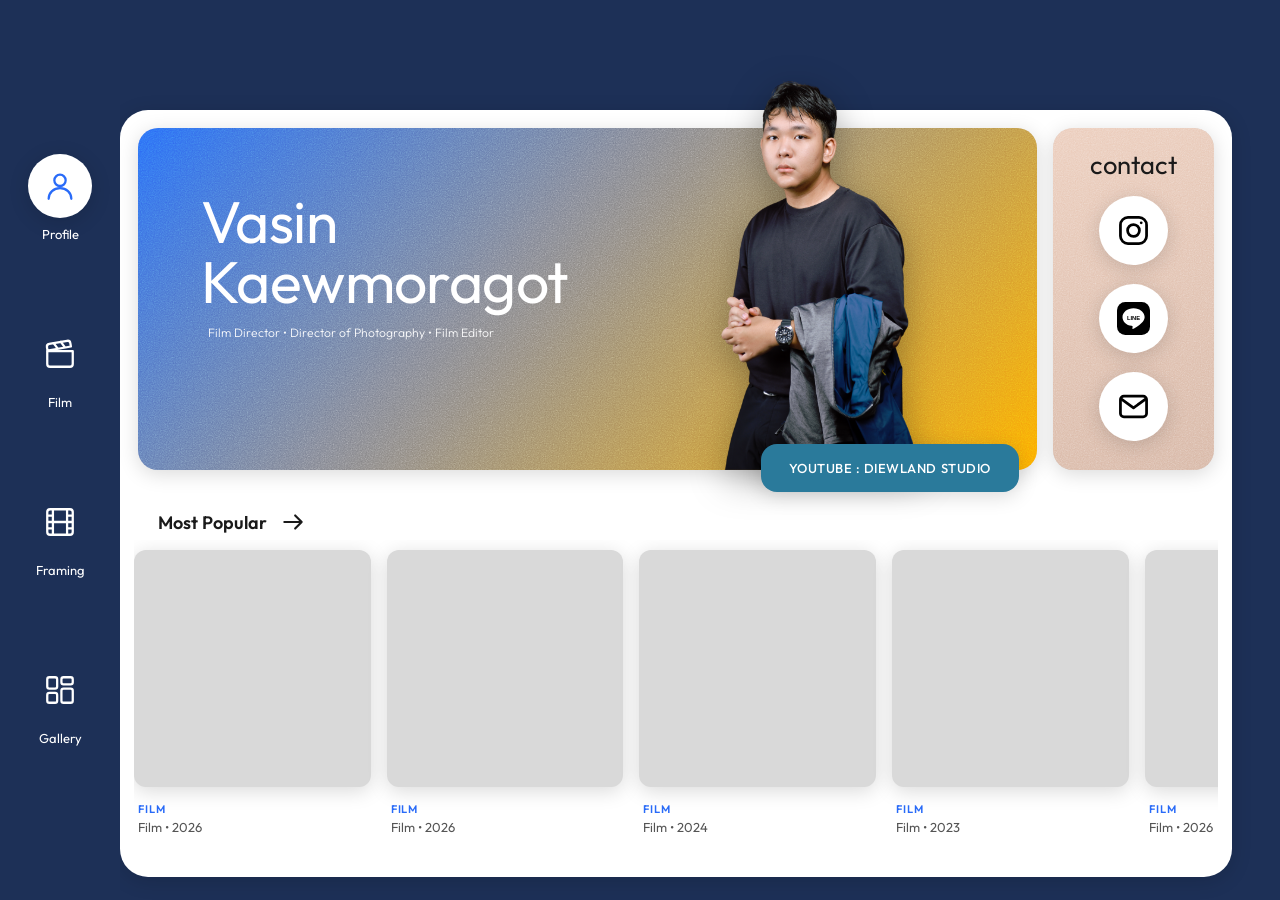
==== commit 4d49e53a: "Add Framing page: 2.35:1 shot grid per film (HUATAKHE 2026) Co-Authored-By: Claude Opus 5.5 <noreply" ====
--- a/site/index.html
+++ b/site/index.html
@@ -36,6 +36,17 @@
             </svg>
           </span>
           <span class="nav__label">Film</span>
+        </a>
+      </li>
+      <li>
+        <a href="#framing" class="nav__item" data-target="framing">
+          <span class="nav__icon">
+            <svg viewBox="0 0 24 24" fill="none" stroke="currentColor" stroke-width="1.6" stroke-linejoin="round" aria-hidden="true">
+              <rect x="3" y="3" width="18" height="18" rx="2" />
+              <path d="M7 3v18M17 3v18M3 7.5h4M3 12h18M3 16.5h4M17 7.5h4M17 16.5h4" />
+            </svg>
+          </span>
+          <span class="nav__label">Framing</span>
         </a>
       </li>
       <li>
@@ -183,7 +194,21 @@
       </div>
     </section>
 
-    <!-- ---------- SECTION 3: GALLERY ---------- -->
+    <!-- ---------- SECTION 3: FRAMING ---------- -->
+    <section id="framing" class="page page--framing" aria-label="Framing">
+      <div class="page__card">
+        <div class="gallery__head framing__head">
+          <div class="banner banner--gallery banner--framing noise">
+            <h2 class="gallery__title framing__title">Cinematography<br />Shot Framing</h2>
+          </div>
+          <!-- รูปกล้องถ่ายหนัง (PNG พื้นหลังโปร่งใส) — วางไฟล์ที่ assets/images/cinema-camera.png -->
+          <img class="gallery__camera framing__camera" src="assets/images/cinema-camera.png" alt="Cinema camera" data-fallback />
+        </div>
+        <div id="framingFilms"><!-- JS renders one block per film --></div>
+      </div>
+    </section>
+
+    <!-- ---------- SECTION 4: GALLERY ---------- -->
     <section id="gallery" class="page page--gallery" aria-label="Gallery">
       <div class="page__card">
         <div class="gallery__head">
--- a/site/css/style.css
+++ b/site/css/style.css
@@ -671,6 +671,39 @@
 }
 .gallery__camera:hover { transform: translateY(-5px) rotate(-2deg); }
 .gallery__camera.img-missing { display: none; }
+
+/* =========================================================
+   SECTION — FRAMING (ใช้ Banner/กล้องแบบเดียวกับ Gallery)
+   ========================================================= */
+.banner--framing { justify-content: flex-start; }
+.framing__film { padding: 0 clamp(4px, 1.5%, 16px); }
+.framing__name {
+  margin: 22px 0 14px;
+  text-align: center;
+  font-size: clamp(20px, 2.2vw, 30px);
+  font-weight: 400;
+}
+.framing__grid {
+  display: grid;
+  grid-template-columns: repeat(2, minmax(0, 1fr));
+  gap: clamp(12px, 1.6vw, 20px);
+  padding-bottom: 12px;
+}
+.framing__shot {
+  display: block;
+  padding: 0;
+  border: 0;
+  aspect-ratio: 2.35 / 1;
+  border-radius: var(--radius-md);
+  overflow: hidden;
+  background: #d9d9d9;
+  box-shadow: var(--shadow-default);
+  cursor: zoom-in;
+  transition: var(--transition);
+}
+.framing__shot:hover,
+.framing__shot:focus-visible { transform: translateY(-5px); }
+.framing__shot img { width: 100%; height: 100%; object-fit: cover; display: block; }
 
 .year-block .row-head { margin: 14px 0 10px 16px; }
 .year-block .row-head h3 { font-size: 18px; font-weight: 700; }
@@ -962,6 +995,7 @@
     left: 4%;
   }
   .year-block .card { flex-basis: 40%; }
+  .framing__grid { grid-template-columns: 1fr; }
 }
 
 @media (max-width: 480px) {
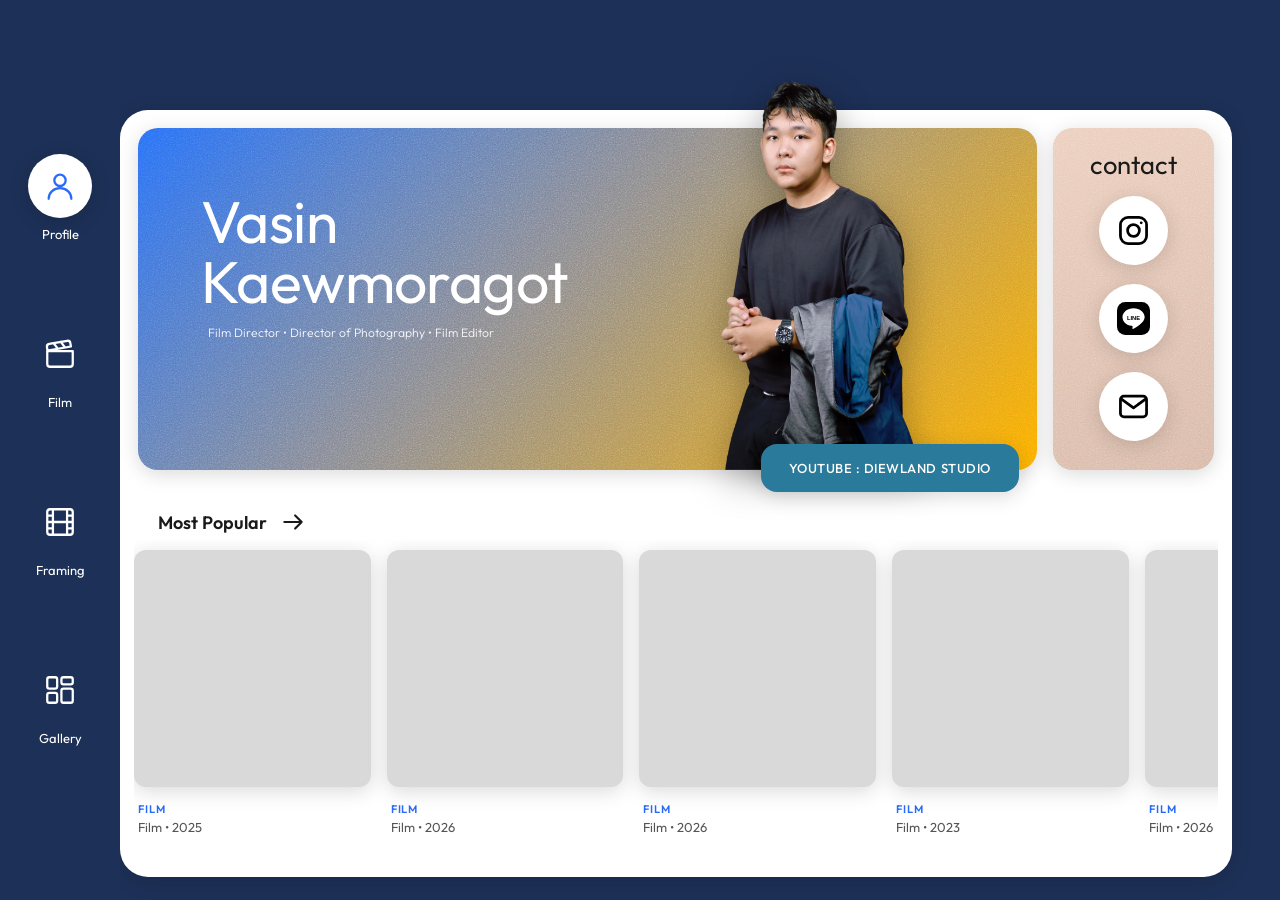
==== commit 1353a7fb: "Speed up loading: WebP images, preload Worker data, cache Recommend Co-Authored-By: Claude Opus 5.5 " ====
--- a/site/index.html
+++ b/site/index.html
@@ -5,6 +5,9 @@
   <meta name="viewport" content="width=device-width, initial-scale=1.0" />
   <title>Vasin Kaewmoragot — Portfolio</title>
   <meta name="description" content="Vasin Kaewmoragot — Film Director, Director of Photography, Film Editor" />
+  <!-- เริ่มโหลดข้อมูลจาก Worker (Recommend / Gallery / Films) ทันที ไม่ต้องรอ main.js -->
+  <link rel="preload" href="https://vk-ig-gallery.vasin.workers.dev/" as="fetch" crossorigin="anonymous" />
+  <link rel="preconnect" href="https://i.ytimg.com" />
   <link rel="preconnect" href="https://fonts.googleapis.com" />
   <link rel="preconnect" href="https://fonts.gstatic.com" crossorigin />
   <link href="https://fonts.googleapis.com/css2?family=Outfit:wght@300;400;500;600;700&display=swap" rel="stylesheet" />
@@ -80,9 +83,9 @@
               </div>
             </div>
 
-            <!-- รูปโปรไฟล์ (PNG พื้นหลังโปร่งใส) — วางไฟล์จริงที่ assets/images/profile.png -->
+            <!-- รูปโปรไฟล์ (WebP พื้นหลังโปร่งใส, ต้นฉบับ PNG อยู่ที่ design/originals/) — วางไฟล์จริงที่ assets/images/profile.webp -->
             <figure class="profile__photo">
-              <img src="assets/images/profile.png" alt="Vasin Kaewmoragot" data-fallback />
+              <img src="assets/images/profile.webp" alt="Vasin Kaewmoragot" data-fallback />
             </figure>
             <a href="https://www.youtube.com/@DIEWLAND_STUDIO" class="btn btn--profile" target="_blank" rel="noopener">YOUTUBE : DIEWLAND STUDIO</a>
           </div>
@@ -201,8 +204,8 @@
           <div class="banner banner--gallery banner--framing noise">
             <h2 class="gallery__title framing__title">Cinematography<br />Shot Framing</h2>
           </div>
-          <!-- รูปกล้องถ่ายหนัง (PNG พื้นหลังโปร่งใส) — วางไฟล์ที่ assets/images/cinema-camera.png -->
-          <img class="gallery__camera framing__camera" src="assets/images/cinema-camera.png" alt="Cinema camera" data-fallback />
+          <!-- รูปกล้องถ่ายหนัง (WebP พื้นหลังโปร่งใส, ต้นฉบับ PNG อยู่ที่ design/originals/) — วางไฟล์ที่ assets/images/cinema-camera.webp -->
+          <img class="gallery__camera framing__camera" src="assets/images/cinema-camera.webp" alt="Cinema camera" data-fallback />
         </div>
         <div id="framingFilms"><!-- JS renders one block per film --></div>
       </div>
@@ -220,8 +223,8 @@
               <li>Sony a7C II</li>
             </ul>
           </div>
-          <!-- รูปกล้อง (PNG พื้นหลังโปร่งใส) — วางไฟล์จริงที่ assets/images/camera.png -->
-          <img class="gallery__camera" src="assets/images/camera.png" alt="Sony a7C II camera" data-fallback />
+          <!-- รูปกล้อง (WebP พื้นหลังโปร่งใส, ต้นฉบับ PNG อยู่ที่ design/originals/) — วางไฟล์จริงที่ assets/images/camera.webp -->
+          <img class="gallery__camera" src="assets/images/camera.webp" alt="Sony a7C II camera" data-fallback />
         </div>
         <div id="galleryYears"><!-- JS renders year rows --></div>
       </div>
--- a/site/css/style.css
+++ b/site/css/style.css
@@ -364,7 +364,7 @@
   height: 100%;
 }
 .profile__photo.img-missing::before {
-  content: "assets/images/profile.png";
+  content: "assets/images/profile.webp";
   display: grid;
   place-items: center;
   width: 80%;
@@ -676,6 +676,8 @@
    SECTION — FRAMING (ใช้ Banner/กล้องแบบเดียวกับ Gallery)
    ========================================================= */
 .banner--framing { justify-content: flex-start; }
+/* ขนาดกล้องหน้า Framing (จอใหญ่) — แก้ width / max-width ตรงนี้ */
+.framing__camera { width: 46%; max-width: 520px; }
 .framing__film { padding: 0 clamp(4px, 1.5%, 16px); }
 .framing__name {
   margin: 22px 0 14px;
@@ -996,6 +998,9 @@
   }
   .year-block .card { flex-basis: 40%; }
   .framing__grid { grid-template-columns: 1fr; }
+  /* ขนาดกล้องหน้า Framing (จอเล็ก/มือถือ) — แก้ --cam-h (ความสูงกล้อง) ตรงนี้ */
+  .framing__head { --cam-h: clamp(160px, 42vw, 260px); --cam-pop: 70px; }
+  .framing__camera { width: auto; max-width: 92%; }
 }
 
 @media (max-width: 480px) {
